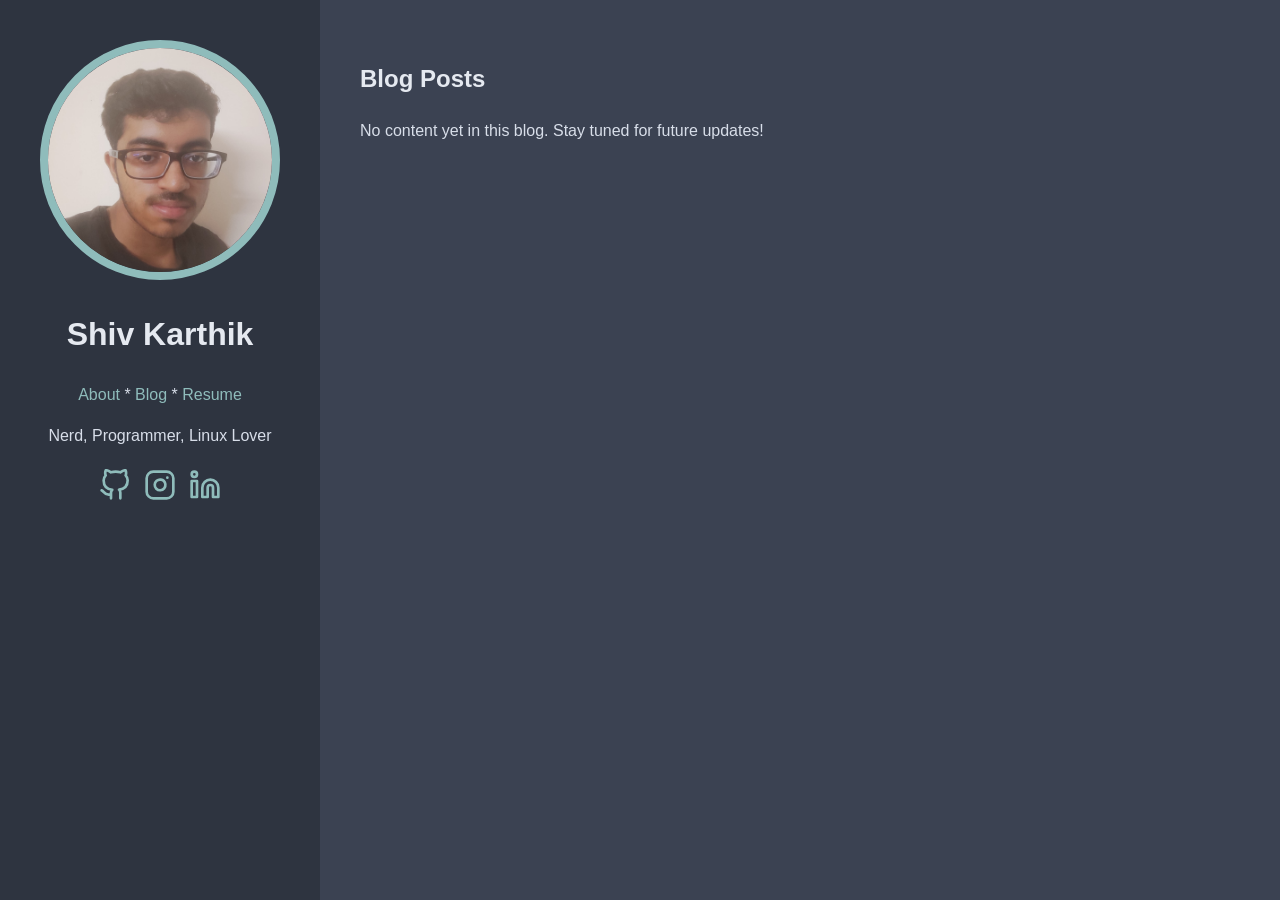
==== blog/index.html @ 9f49b8a2 "Initial commit" ====
<!doctype html>
<html lang="en-us">
  <head>
    <title>Blog Posts // Shiv Karthik</title>
    <link rel="shortcut icon" href="/favicon.ico" />
    <meta charset="utf-8" />
    <meta name="generator" content="Hugo 0.121.1">
    <meta name="viewport" content="width=device-width, initial-scale=1" />
    <meta name="author" content="Shiv Karthik" />
    <meta name="description" content="" />
    <link rel="stylesheet" href="/css/main.min.4e034f9d3e9738eb0fabdf9bff790e2b3aa528281d52800f868d1ee1dc7309f6.css" />
    

    
    <meta name="twitter:card" content="summary"/><meta name="twitter:title" content="Blog Posts"/>
<meta name="twitter:description" content="No content yet in this blog. Stay tuned for future updates!"/>

    <meta property="og:title" content="Blog Posts" />
<meta property="og:description" content="No content yet in this blog. Stay tuned for future updates!" />
<meta property="og:type" content="article" />
<meta property="og:url" content="https://shivkar2n.github.io/blog/" /><meta property="article:section" content="" />





  </head>
  <body>
    <header class="app-header">
      <a href="https://shivkar2n.github.io/"><img class="app-header-avatar" src="/avatar.jpg" alt="Shiv Karthik" /></a>
      <span class="app-header-title">Shiv Karthik</span>
      <nav class="app-header-menu">
          <a class="app-header-menu-item" href="/about/">About</a>
             * 
          
          <a class="app-header-menu-item" href="/blog/">Blog</a>
             * 
          
          <a class="app-header-menu-item" href="https://drive.google.com/file/d/1gPLbrX2KUbAK9POLPq-9D38RiglF2BcB/view?usp=drive_link">Resume</a>
      </nav>
      <p>Nerd, Programmer, Linux Lover</p>
      <div class="app-header-social">
        
          <a href="https://github.com/shivkar2n" target="_blank" rel="noreferrer noopener me">
            <svg viewBox="0 0 24 24" fill="none" stroke="currentColor" stroke-width="2" stroke-linecap="round" stroke-linejoin="round" class="icon icon-github">
  <title>Github</title>
  <path d="M9 19c-5 1.5-5-2.5-7-3m14 6v-3.87a3.37 3.37 0 0 0-.94-2.61c3.14-.35 6.44-1.54 6.44-7A5.44 5.44 0 0 0 20 4.77 5.07 5.07 0 0 0 19.91 1S18.73.65 16 2.48a13.38 13.38 0 0 0-7 0C6.27.65 5.09 1 5.09 1A5.07 5.07 0 0 0 5 4.77a5.44 5.44 0 0 0-1.5 3.78c0 5.42 3.3 6.61 6.44 7A3.37 3.37 0 0 0 9 18.13V22"></path>
</svg>
          </a>
        
          <a href="https://www.instagram.com/shi.vk07" target="_blank" rel="noreferrer noopener me">
            <svg viewBox="0 0 24 24" fill="none" stroke="currentColor" stroke-width="2" stroke-linecap="round" stroke-linejoin="round" class="icon icon-instagram">
  <title>Instagram</title>
  <rect x="2" y="2" width="20" height="20" rx="5" ry="5"></rect><path d="M16 11.37A4 4 0 1 1 12.63 8 4 4 0 0 1 16 11.37z"></path><line x1="17.5" y1="6.5" x2="17.51" y2="6.5"></line>
</svg>
          </a>
        
          <a href="https://www.linkedin.com/in/shiv-karthik-291887223" target="_blank" rel="noreferrer noopener me">
            <svg viewBox="0 0 24 24" fill="none" stroke="currentColor" stroke-width="2" stroke-linecap="round" stroke-linejoin="round" class="icon icon-linkedin">
  <title>Linkedin</title>
  <path d="M16 8a6 6 0 0 1 6 6v7h-4v-7a2 2 0 0 0-2-2 2 2 0 0 0-2 2v7h-4v-7a6 6 0 0 1 6-6z"></path><rect x="2" y="9" width="4" height="12"></rect><circle cx="4" cy="4" r="2"></circle>
</svg>
          </a>
        
      </div>
    </header>
    <main class="app-container">
      
  <article class="post">
    <header class="post-header">
      <h1 class ="post-title">Blog Posts</h1>
    </header>
    <div class="post-content">
      <p>No content yet in this blog. Stay tuned for future updates!</p>

    </div>
    <div class="post-footer">
      
    </div>
  </article>

    </main>
  </body>
</html>
---- css/main.min.4e034f9d3e9738eb0fabdf9bff790e2b3aa528281d52800f868d1ee1dc7309f6.css ----
*{box-sizing:border-box}html{line-height:1.6}body{margin:0;font-family:sans-serif;background:#3b4252;color:#d8dee9}h1,h2,h3,h4,h5,h6{color:#e5e9f0}a{color:#8fbcbb;transition:color .35s;text-decoration:none}a:hover{color:#e5e9f0}code{font-family:monospace,monospace;font-size:1em;color:rgba(216,222,233,.8);text-size-adjust:100%;-ms-text-size-adjust:100%;-moz-text-size-adjust:100%;-webkit-text-size-adjust:100%}pre{font-size:1rem;line-height:1.2em;margin:0;overflow:auto}pre code{font-size:.8em}::selection{background:rgba(216,222,233,.25)}::-moz-selection{background:rgba(216,222,233,.25)}.app-header{padding:2.5em;background:#2e3440;text-align:center}.app-header-avatar{width:15rem;height:15rem;border-radius:100%;border:.5rem solid #8fbcbb}.app-container{padding:2.5rem}.app-header-social{display:flex;align-items:center;justify-content:center;font-size:2em;color:#e5e9f0}.app-header-social a:not(:last-child){margin-right:.4em}.app-header-title{color:#e5e9f0;display:block;font-size:2em;margin:.67em 0;font-weight:700}@media(min-width:940px){.app-header{position:fixed;top:0;left:0;width:20rem;min-height:100vh}.app-container{max-width:65rem;margin-left:20rem}}.error-404{text-align:center}.error-404-title{text-transform:uppercase}.icon{display:inline-block;width:1em;height:1em;margin-top:-.125em}.pagination{display:block;list-style:none;padding:0;font-size:.8em;text-align:center;margin:3em 0}.page-item{display:inline-block}.page-item .page-link{display:flex;align-items:center;justify-content:center;width:1.8rem;height:1.8rem}.page-item.active .page-link{color:#e5e9f0;border-radius:2em;background:#8fbcbb}.post-title{color:#e5e9f0}.post-meta>div{display:flex;align-items:center;flex-wrap:wrap;gap:.2em;font-size:.8em}.post-meta>div>.icon{margin-right:.4em}.post-content>pre,.post-content .highlight{margin:1em 0}.post-content>pre,.post-content .highlight>pre,.post-content .highlight>div{border-left:.4em solid rgba(143,188,187,.8);padding:1em}.post-content blockquote{border-left:.4em solid rgba(143,188,187,.8);margin:1em 0;padding:.5em 1em;background:#2e3440}.post-content blockquote p{margin:.5em 0}.post-content img{max-width:100%}.posts-list{padding:0}.posts-list-item{list-style:none;padding:.4em 0}.posts-list-item:not(:last-child){border-bottom:1px dashed rgba(255,255,255,.3)}.posts-list-item-description{display:flex;align-items:center;font-size:.8em}.posts-list-item-description>.icon{margin-right:.4em}.posts-list-item-separator{margin:0 .4em}.tag{display:inline-block;margin-right:.2em;padding:0 .6em;font-size:.9em;border-radius:.2em;white-space:nowrap;background:rgba(255,255,255,.1);transition:color .35s,background .35s}.tag:hover{transition:color .25s,background .05s;background:rgba(255,255,255,.3)}.tags-list{padding:0}.tags-list-item{display:flex;align-items:center;list-style:none;padding:.4em 0}.tags-list-item>.icon{margin-right:.4em}.tags-list-item:not(:last-child){border-bottom:1px dashed rgba(255,255,255,.3)}@media(min-width:450px){.tags-list{display:flex;flex-wrap:wrap}.tags-list-item{width:calc(50% - 1em)}.tags-list-item:nth-child(even){margin-left:1em}.tags-list-item:nth-last-child(2){border:none}}
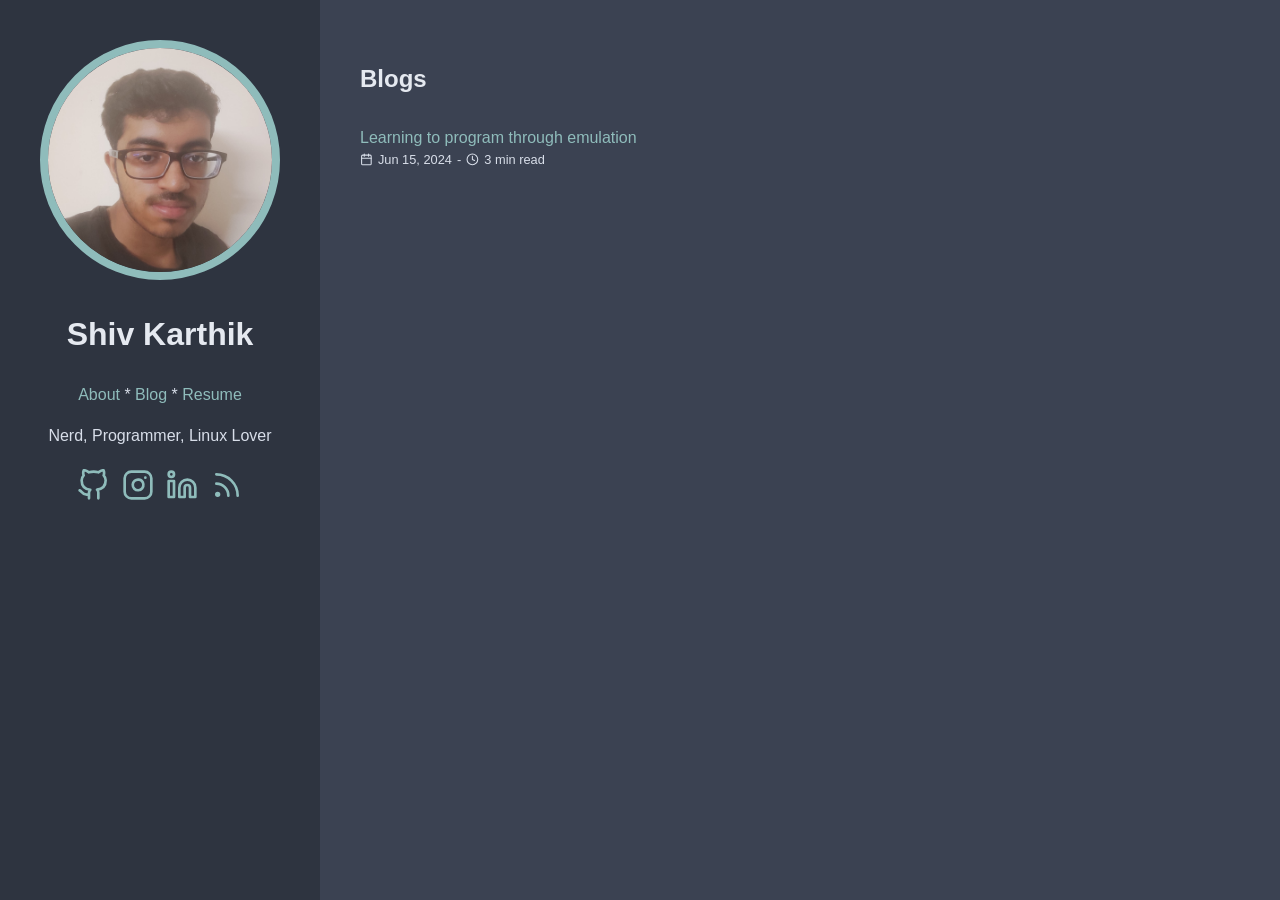
==== commit f147e934: "Sun Jun 16 09:36:17 PM IST 2024" ====
--- a/blog/index.html
+++ b/blog/index.html
@@ -1,7 +1,7 @@
 <!doctype html>
 <html lang="en-us">
   <head>
-    <title>Blog Posts // Shiv Karthik</title>
+    <title>Blogs // Shiv Karthik</title>
     <link rel="shortcut icon" href="/favicon.ico" />
     <meta charset="utf-8" />
     <meta name="generator" content="Hugo 0.121.1">
@@ -9,18 +9,17 @@
     <meta name="author" content="Shiv Karthik" />
     <meta name="description" content="" />
     <link rel="stylesheet" href="/css/main.min.4e034f9d3e9738eb0fabdf9bff790e2b3aa528281d52800f868d1ee1dc7309f6.css" />
+    <link rel="alternate" type="application/rss+xml" href="https://shivkar2n.github.io/blog/index.xml" title="Shiv Karthik">
     
 
     
-    <meta name="twitter:card" content="summary"/><meta name="twitter:title" content="Blog Posts"/>
-<meta name="twitter:description" content="No content yet in this blog. Stay tuned for future updates!"/>
+    <meta name="twitter:card" content="summary"/><meta name="twitter:title" content="Blogs"/>
+<meta name="twitter:description" content="Nerd, Programmer, Linux Lover"/>
 
-    <meta property="og:title" content="Blog Posts" />
-<meta property="og:description" content="No content yet in this blog. Stay tuned for future updates!" />
-<meta property="og:type" content="article" />
-<meta property="og:url" content="https://shivkar2n.github.io/blog/" /><meta property="article:section" content="" />
-
-
+    <meta property="og:title" content="Blogs" />
+<meta property="og:description" content="Nerd, Programmer, Linux Lover" />
+<meta property="og:type" content="website" />
+<meta property="og:url" content="https://shivkar2n.github.io/blog/" />
 
 
 
@@ -62,21 +61,43 @@
 </svg>
           </a>
         
+          <a href="https://shivkar2n.github.io/blog/index.xml" target="_blank" rel="noreferrer noopener me">
+            <svg viewBox="0 0 24 24" fill="none" stroke="currentColor" stroke-width="2" stroke-linecap="round" stroke-linejoin="round" class="icon icon-rss">
+  <title>RSS Feed</title>
+  <path d="M4 11a9 9 0 0 1 9 9"></path><path d="M4 4a16 16 0 0 1 16 16"></path><circle cx="5" cy="19" r="1"></circle>
+</svg>
+          </a>
+        
       </div>
     </header>
     <main class="app-container">
       
-  <article class="post">
-    <header class="post-header">
-      <h1 class ="post-title">Blog Posts</h1>
-    </header>
-    <div class="post-content">
-      <p>No content yet in this blog. Stay tuned for future updates!</p>
+  <article>
+    <h1>Blogs</h1>
+    <ul class="posts-list">
+      
+        <li class="posts-list-item">
+          <a class="posts-list-item-title" href="https://shivkar2n.github.io/blog/2024-06-15t155235/">Learning to program through emulation</a>
+          <span class="posts-list-item-description">
+            <svg viewBox="0 0 24 24" fill="none" stroke="currentColor" stroke-width="2" stroke-linecap="round" stroke-linejoin="round" class="icon icon-calendar">
+  <title>calendar</title>
+  <rect x="3" y="4" width="18" height="18" rx="2" ry="2"></rect><line x1="16" y1="2" x2="16" y2="6"></line><line x1="8" y1="2" x2="8" y2="6"></line><line x1="3" y1="10" x2="21" y2="10"></line>
+</svg>
+            Jun 15, 2024
+            <span class="posts-list-item-separator">-</span>
+            <svg viewBox="0 0 24 24" fill="none" stroke="currentColor" stroke-width="2" stroke-linecap="round" stroke-linejoin="round" class="icon icon-clock">
+  <title>clock</title>
+  <circle cx="12" cy="12" r="10"></circle><polyline points="12 6 12 12 16 14"></polyline>
+</svg>
+            3 min read
+          </span>
+        </li>
+      
+    </ul>
+    
 
-    </div>
-    <div class="post-footer">
-      
-    </div>
+
+
   </article>
 
     </main>
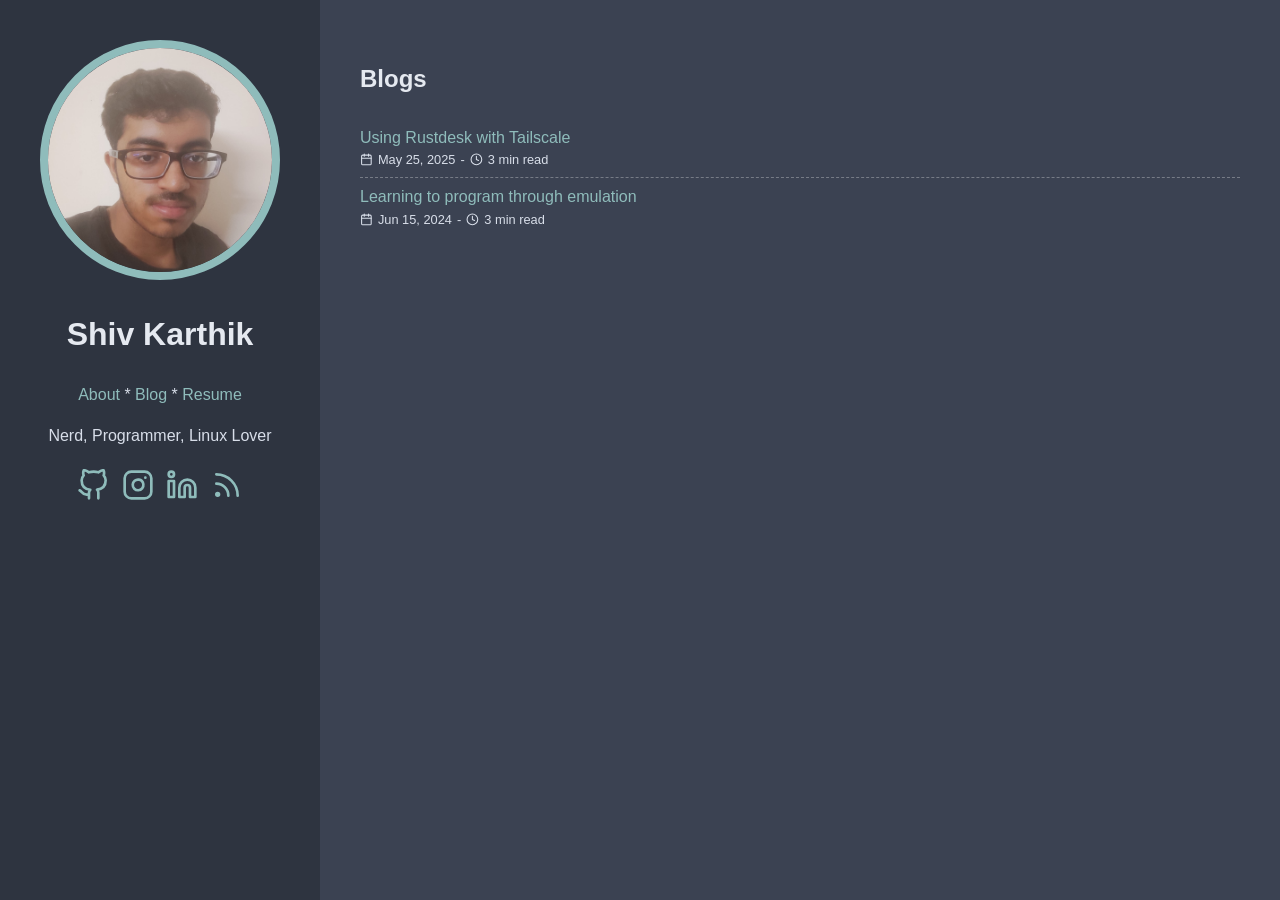
==== commit e38c8658: "Wednesday 28 May 2025 12:16:22 AM IST" ====
--- a/blog/index.html
+++ b/blog/index.html
@@ -4,7 +4,7 @@
     <title>Blogs // Shiv Karthik</title>
     <link rel="shortcut icon" href="/favicon.ico" />
     <meta charset="utf-8" />
-    <meta name="generator" content="Hugo 0.121.1">
+    <meta name="generator" content="Hugo 0.128.0">
     <meta name="viewport" content="width=device-width, initial-scale=1" />
     <meta name="author" content="Shiv Karthik" />
     <meta name="description" content="" />
@@ -13,20 +13,26 @@
     
 
     
-    <meta name="twitter:card" content="summary"/><meta name="twitter:title" content="Blogs"/>
-<meta name="twitter:description" content="Nerd, Programmer, Linux Lover"/>
+  
 
-    <meta property="og:title" content="Blogs" />
-<meta property="og:description" content="Nerd, Programmer, Linux Lover" />
-<meta property="og:type" content="website" />
-<meta property="og:url" content="https://shivkar2n.github.io/blog/" />
 
+    
+  <meta name="twitter:card" content="summary">
+  <meta name="twitter:title" content="Blogs">
+  <meta name="twitter:description" content="Nerd, Programmer, Linux Lover">
+
+    <meta property="og:url" content="https://shivkar2n.github.io/blog/">
+  <meta property="og:site_name" content="Shiv Karthik">
+  <meta property="og:title" content="Blogs">
+  <meta property="og:description" content="Nerd, Programmer, Linux Lover">
+  <meta property="og:locale" content="en_us">
+  <meta property="og:type" content="website">
 
 
   </head>
   <body>
     <header class="app-header">
-      <a href="https://shivkar2n.github.io/"><img class="app-header-avatar" src="/avatar.jpg" alt="Shiv Karthik" /></a>
+      <a href="/"><img class="app-header-avatar" src="/avatar.jpg" alt="Shiv Karthik" /></a>
       <span class="app-header-title">Shiv Karthik</span>
       <nav class="app-header-menu">
           <a class="app-header-menu-item" href="/about/">About</a>
@@ -41,31 +47,19 @@
       <div class="app-header-social">
         
           <a href="https://github.com/shivkar2n" target="_blank" rel="noreferrer noopener me">
-            <svg viewBox="0 0 24 24" fill="none" stroke="currentColor" stroke-width="2" stroke-linecap="round" stroke-linejoin="round" class="icon icon-github">
-  <title>Github</title>
-  <path d="M9 19c-5 1.5-5-2.5-7-3m14 6v-3.87a3.37 3.37 0 0 0-.94-2.61c3.14-.35 6.44-1.54 6.44-7A5.44 5.44 0 0 0 20 4.77 5.07 5.07 0 0 0 19.91 1S18.73.65 16 2.48a13.38 13.38 0 0 0-7 0C6.27.65 5.09 1 5.09 1A5.07 5.07 0 0 0 5 4.77a5.44 5.44 0 0 0-1.5 3.78c0 5.42 3.3 6.61 6.44 7A3.37 3.37 0 0 0 9 18.13V22"></path>
-</svg>
+            <svg class="icon icon-github" viewBox="0 0 24 24" fill="none" stroke="currentColor" stroke-width="2" stroke-linecap="round" stroke-linejoin="round"><title>github</title><path d="M9 19c-5 1.5-5-2.5-7-3m14 6v-3.87a3.37 3.37 0 0 0-.94-2.61c3.14-.35 6.44-1.54 6.44-7A5.44 5.44 0 0 0 20 4.77 5.07 5.07 0 0 0 19.91 1S18.73.65 16 2.48a13.38 13.38 0 0 0-7 0C6.27.65 5.09 1 5.09 1A5.07 5.07 0 0 0 5 4.77a5.44 5.44 0 0 0-1.5 3.78c0 5.42 3.3 6.61 6.44 7A3.37 3.37 0 0 0 9 18.13V22"></path></svg>
           </a>
         
           <a href="https://www.instagram.com/shi.vk07" target="_blank" rel="noreferrer noopener me">
-            <svg viewBox="0 0 24 24" fill="none" stroke="currentColor" stroke-width="2" stroke-linecap="round" stroke-linejoin="round" class="icon icon-instagram">
-  <title>Instagram</title>
-  <rect x="2" y="2" width="20" height="20" rx="5" ry="5"></rect><path d="M16 11.37A4 4 0 1 1 12.63 8 4 4 0 0 1 16 11.37z"></path><line x1="17.5" y1="6.5" x2="17.51" y2="6.5"></line>
-</svg>
+            <svg class="icon icon-instagram" viewBox="0 0 24 24" fill="none" stroke="currentColor" stroke-width="2" stroke-linecap="round" stroke-linejoin="round"><title>instagram</title><rect x="2" y="2" width="20" height="20" rx="5" ry="5"></rect><path d="M16 11.37A4 4 0 1 1 12.63 8 4 4 0 0 1 16 11.37z"></path><line x1="17.5" y1="6.5" x2="17.51" y2="6.5"></line></svg>
           </a>
         
           <a href="https://www.linkedin.com/in/shiv-karthik-291887223" target="_blank" rel="noreferrer noopener me">
-            <svg viewBox="0 0 24 24" fill="none" stroke="currentColor" stroke-width="2" stroke-linecap="round" stroke-linejoin="round" class="icon icon-linkedin">
-  <title>Linkedin</title>
-  <path d="M16 8a6 6 0 0 1 6 6v7h-4v-7a2 2 0 0 0-2-2 2 2 0 0 0-2 2v7h-4v-7a6 6 0 0 1 6-6z"></path><rect x="2" y="9" width="4" height="12"></rect><circle cx="4" cy="4" r="2"></circle>
-</svg>
+            <svg class="icon icon-linkedin" viewBox="0 0 24 24" fill="none" stroke="currentColor" stroke-width="2" stroke-linecap="round" stroke-linejoin="round"><title>linkedin</title><path d="M16 8a6 6 0 0 1 6 6v7h-4v-7a2 2 0 0 0-2-2 2 2 0 0 0-2 2v7h-4v-7a6 6 0 0 1 6-6z"></path><rect x="2" y="9" width="4" height="12"></rect><circle cx="4" cy="4" r="2"></circle></svg>
           </a>
         
           <a href="https://shivkar2n.github.io/blog/index.xml" target="_blank" rel="noreferrer noopener me">
-            <svg viewBox="0 0 24 24" fill="none" stroke="currentColor" stroke-width="2" stroke-linecap="round" stroke-linejoin="round" class="icon icon-rss">
-  <title>RSS Feed</title>
-  <path d="M4 11a9 9 0 0 1 9 9"></path><path d="M4 4a16 16 0 0 1 16 16"></path><circle cx="5" cy="19" r="1"></circle>
-</svg>
+            <svg class="icon icon-rss" viewBox="0 0 24 24" fill="none" stroke="currentColor" stroke-width="2" stroke-linecap="round" stroke-linejoin="round"><title>rss</title><path d="M4 11a9 9 0 0 1 9 9"></path><path d="M4 4a16 16 0 0 1 16 16"></path><circle cx="5" cy="19" r="1"></circle></svg>
           </a>
         
       </div>
@@ -74,21 +68,27 @@
       
   <article>
     <h1>Blogs</h1>
+    
     <ul class="posts-list">
       
         <li class="posts-list-item">
-          <a class="posts-list-item-title" href="https://shivkar2n.github.io/blog/2024-06-15t155235/">Learning to program through emulation</a>
+          <a class="posts-list-item-title" href="/blog/2025-05-25t201346/">Using Rustdesk with Tailscale</a>
           <span class="posts-list-item-description">
-            <svg viewBox="0 0 24 24" fill="none" stroke="currentColor" stroke-width="2" stroke-linecap="round" stroke-linejoin="round" class="icon icon-calendar">
-  <title>calendar</title>
-  <rect x="3" y="4" width="18" height="18" rx="2" ry="2"></rect><line x1="16" y1="2" x2="16" y2="6"></line><line x1="8" y1="2" x2="8" y2="6"></line><line x1="3" y1="10" x2="21" y2="10"></line>
-</svg>
+            <svg class="icon icon-calendar" viewBox="0 0 24 24" fill="none" stroke="currentColor" stroke-width="2" stroke-linecap="round" stroke-linejoin="round"><title>calendar</title><rect x="3" y="4" width="18" height="18" rx="2" ry="2"></rect><line x1="16" y1="2" x2="16" y2="6"></line><line x1="8" y1="2" x2="8" y2="6"></line><line x1="3" y1="10" x2="21" y2="10"></line></svg>
+            May 25, 2025
+            <span class="posts-list-item-separator">-</span>
+            <svg class="icon icon-clock" viewBox="0 0 24 24" fill="none" stroke="currentColor" stroke-width="2" stroke-linecap="round" stroke-linejoin="round"><title>clock</title><circle cx="12" cy="12" r="10"></circle><polyline points="12 6 12 12 16 14"></polyline></svg>
+            3 min read
+          </span>
+        </li>
+      
+        <li class="posts-list-item">
+          <a class="posts-list-item-title" href="/blog/2024-06-15t155235/">Learning to program through emulation</a>
+          <span class="posts-list-item-description">
+            <svg class="icon icon-calendar" viewBox="0 0 24 24" fill="none" stroke="currentColor" stroke-width="2" stroke-linecap="round" stroke-linejoin="round"><title>calendar</title><rect x="3" y="4" width="18" height="18" rx="2" ry="2"></rect><line x1="16" y1="2" x2="16" y2="6"></line><line x1="8" y1="2" x2="8" y2="6"></line><line x1="3" y1="10" x2="21" y2="10"></line></svg>
             Jun 15, 2024
             <span class="posts-list-item-separator">-</span>
-            <svg viewBox="0 0 24 24" fill="none" stroke="currentColor" stroke-width="2" stroke-linecap="round" stroke-linejoin="round" class="icon icon-clock">
-  <title>clock</title>
-  <circle cx="12" cy="12" r="10"></circle><polyline points="12 6 12 12 16 14"></polyline>
-</svg>
+            <svg class="icon icon-clock" viewBox="0 0 24 24" fill="none" stroke="currentColor" stroke-width="2" stroke-linecap="round" stroke-linejoin="round"><title>clock</title><circle cx="12" cy="12" r="10"></circle><polyline points="12 6 12 12 16 14"></polyline></svg>
             3 min read
           </span>
         </li>
